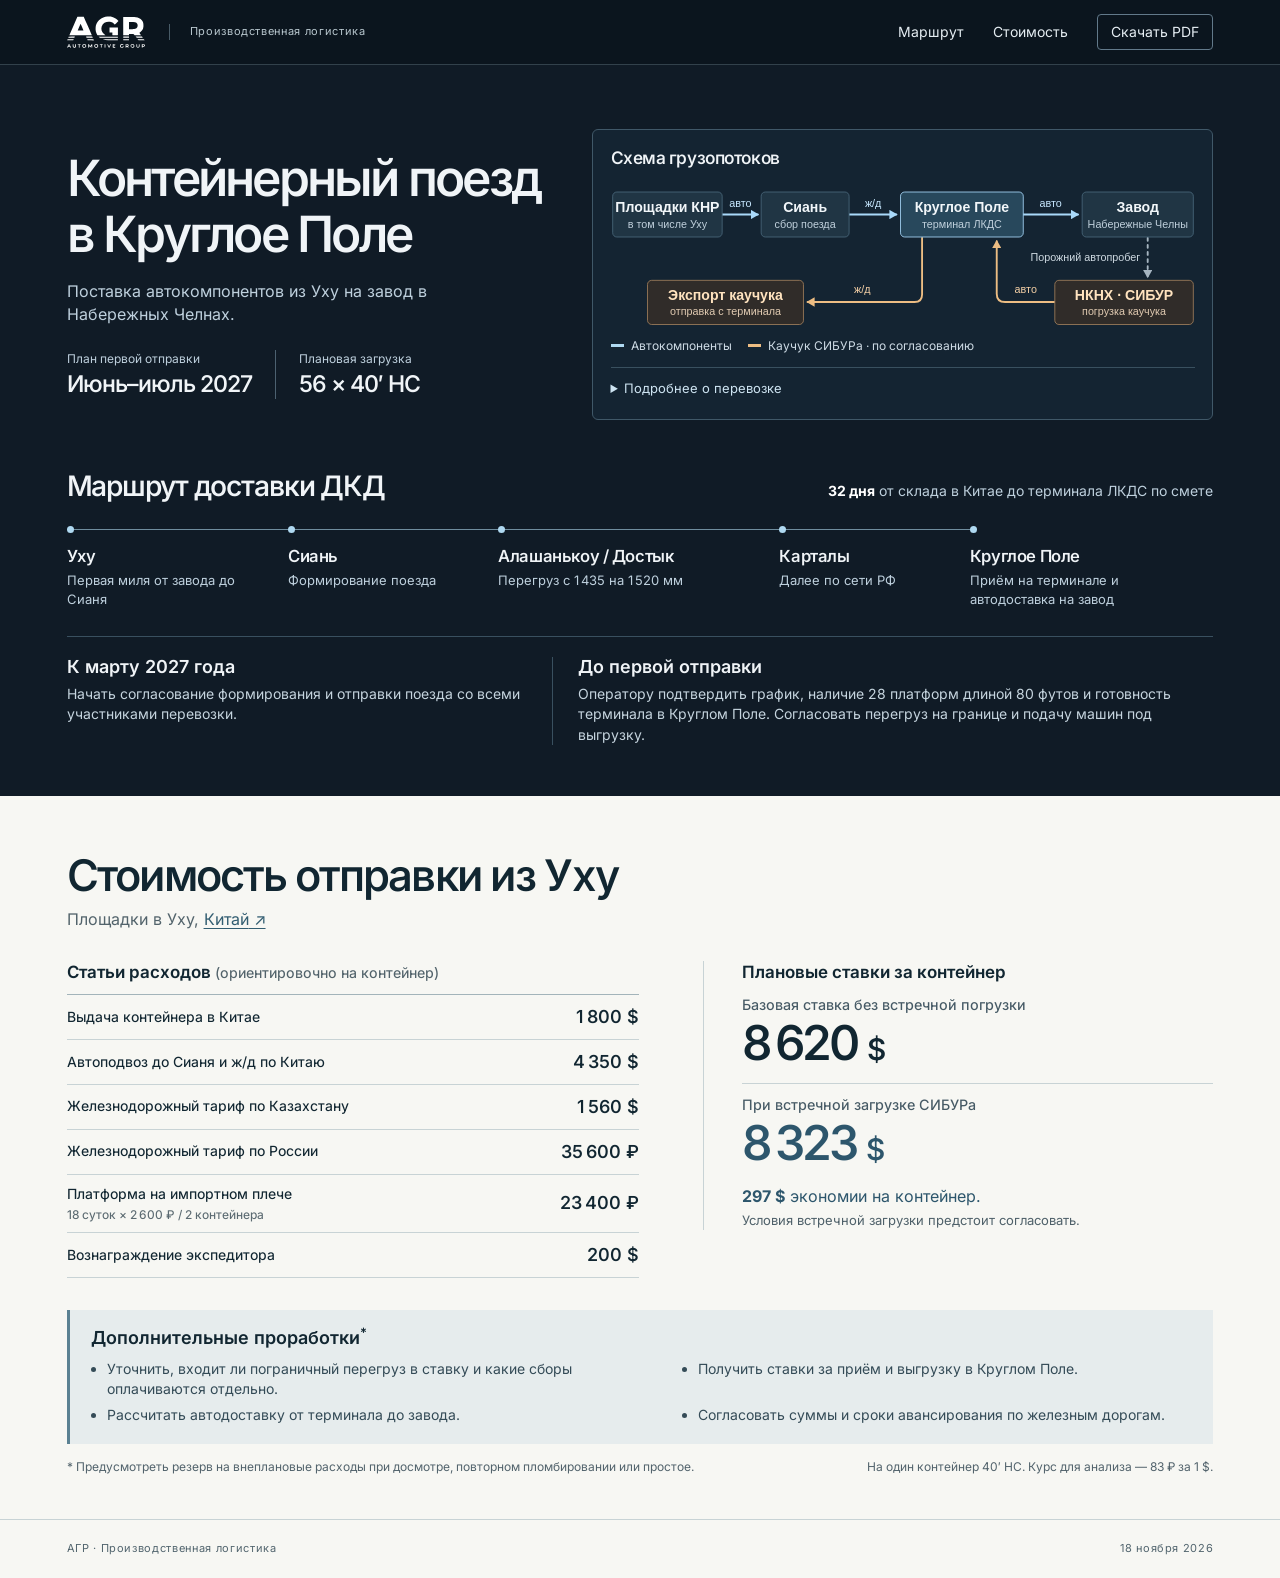
==== site/krugloe-pole/index.html @ 13d78e87 "Add the standalone Wuhu–Krugloe Pole website and downloadable PDF to Pages" ====
<!doctype html>
<html lang="ru">
<head>
  <meta charset="utf-8">
  <meta name="viewport" content="width=device-width, initial-scale=1">
  <meta name="theme-color" content="#101b26">
  <meta name="description" content="Маршрут контейнерного поезда из Уху в Круглое Поле, условия запуска и плановые ставки на перевозку автокомпонентов.">
  <title>Уху — Круглое Поле · Контейнерный поезд</title>
  <link rel="icon" type="image/svg+xml" href="[data-uri]">
  <style>@font-face {font-family:Inter;src:url([data-uri]) format("woff2");font-weight:100 900;font-display:swap}
:root {
  --ink:#112631; --navy:#101b26; --paper:#f7f7f3; --ice:#afd9f1;
  --muted:#bed0dd; --edge:#39505f; --rule:#c8d3d5; --gold:#edbd83;
  font-family:Inter,Arial,sans-serif; color:var(--ink); background:var(--paper);
  font-synthesis:none;
}
* {box-sizing:border-box}
html {scroll-padding-top:80px}
body,h1,h2,h3,h4,p,figure,dl,dd,ol,ul {margin:0}
body {line-height:1.45; -webkit-font-smoothing:antialiased}
h1,h2,h3,h4 {line-height:1.13}
img {display:block;max-width:100%}
a {color:inherit} a:focus-visible,summary:focus-visible {outline:3px solid #5497ce;outline-offset:4px}
.wrap {width:min(1320px,100%);margin:auto;padding-inline:clamp(18px,5.2vw,76px)}
.sr-only,.skip:not(:focus) {position:absolute;width:1px;height:1px;overflow:hidden;clip-path:inset(50%);white-space:nowrap}
.skip:focus {position:fixed;top:8px;left:8px;z-index:8;color:#142331;background:#fff;padding:8px}
.topbar {position:sticky;top:0;z-index:4;background:#0b151e;color:#e5edf2;border-bottom:1px solid #32414b}
.header-inner,.header-inner nav,.footer-inner {display:flex;align-items:center}
.header-inner {min-height:64px;gap:24px}.brand img {width:78px;height:auto}
.brand-note,.site-footer {font-size:11px;letter-spacing:.06em}
.brand-note {color:#b8c7ce;padding-left:20px;border-left:1px solid #485b67}
.header-inner nav {gap:clamp(14px,2.3vw,32px);margin-left:auto;font-size:14px}
.header-inner nav a {padding:11px 0;text-decoration:none}
.header-inner nav a:hover {text-decoration:underline;text-underline-offset:4px}
.header-inner nav .pdf {border:1px solid #62798a;border-radius:4px;padding:7px 13px}
.cover {background:var(--navy);color:#f0f4f7;padding:clamp(36px,5vw,78px) 0 clamp(30px,4vw,58px)}
.hero {display:grid;grid-template-columns:minmax(0,.9fr) minmax(0,1.15fr);align-items:center;gap:clamp(20px,3vw,52px)}
.intro h1 {font-size:clamp(39px,3.9vw,64px);letter-spacing:-.055em;font-weight:560}
.lead {max-width:39ch;font-size:clamp(16px,1.25vw,20px);margin-top:17px;color:var(--muted)}
.launch-figures {display:flex;gap:clamp(14px,1.8vw,30px);margin-top:24px}
.launch-figures>div+div {border-left:1px solid #4c6170;padding-left:clamp(14px,1.8vw,30px)}
.launch-figures dt {font-size:12px;color:var(--muted)}
.launch-figures dd {margin-top:4px;font-size:clamp(21px,1.8vw,30px);font-weight:540;line-height:1.2;letter-spacing:-.042em;white-space:nowrap}
.flow-figure {min-width:0;padding:clamp(14px,1.4vw,23px);background:#142432;border:1px solid #405868;border-radius:6px}
.flow-figure h2 {font-size:clamp(17px,1.35vw,22px);font-weight:550;letter-spacing:-.025em}
.flow-figure picture {display:block;margin-top:15px}
.flow-figure img {width:100%;height:auto}
.flow-legend {display:flex;gap:5px 16px;flex-wrap:wrap;margin-top:10px;font-size:12px;color:#cedbe5}
.flow-legend span {display:inline-flex;align-items:center;gap:7px}
.flow-legend span::before {content:'';width:13px;height:3px;background:var(--ice)}
.flow-legend span+span::before {background:var(--gold)}
.flow-details {border-top:1px solid var(--edge);margin-top:13px;padding-top:8px}
.flow-details summary {width:fit-content;cursor:pointer;color:#cee4f2;font-size:13px;padding:3px 0}
.flow-notes {display:grid;gap:10px;margin-top:10px}
.flow-notes dt {font-weight:620;font-size:14px}.flow-notes dd {margin-top:2px;font-size:13px;color:var(--muted)}
.route-heading {display:flex;align-items:baseline;justify-content:space-between;gap:16px;margin-top:clamp(36px,4vw,60px)}
.route-heading h2,.costs-heading h2 {font-weight:550;letter-spacing:-.04em}
.route-heading h2 {font-size:clamp(23px,2.2vw,34px)}.route-heading p {font-size:14px;color:var(--muted)}
.route-heading strong {color:#fff}
.route {display:grid;grid-template-columns:1fr .95fr 1.27fr .86fr 1.1fr;list-style:none;padding:0;margin:23px 0 27px}
.route li {position:relative;padding:18px 12px 0 0;min-width:0}
.route li::before {content:'';position:absolute;left:0;right:0;top:3px;height:1px;background:#6f8d9e}
.route li:last-child::before {display:none}
.route li::after {content:'';width:7px;height:7px;border-radius:50%;position:absolute;top:0;left:0;background:var(--ice)}
.route strong,.route span {display:block}
.route strong {font-size:clamp(15px,1.3vw,21px);letter-spacing:-.025em;font-weight:570}
.route span {margin-top:3px;color:var(--muted);font-size:13px}
.launch-decisions {display:grid;grid-template-columns:.82fr 1.18fr;gap:26px;border-top:1px solid var(--edge);padding-top:20px}
.launch-decisions>div+div {border-left:1px solid var(--edge);padding-left:25px}
.launch-decisions h3,.open-costs h3 {font-size:clamp(17px,1.4vw,21px);font-weight:600}
.launch-decisions p {margin-top:7px;color:#c5d4de;font-size:clamp(14px,1.04vw,17px)}
.costs {padding:clamp(36px,4.3vw,71px) 0 clamp(26px,3.4vw,48px)}
.costs-heading h2 {font-size:clamp(33px,3.4vw,55px)}
.costs-heading p {color:#52636b;margin-top:8px}.costs-heading a {color:#325d71;text-underline-offset:3px}
.cost-layout {display:grid;grid-template-columns:1.12fr 1fr;gap:clamp(25px,5vw,80px);align-items:start;margin-top:clamp(22px,2.3vw,36px)}
.cost-table {width:100%;border-collapse:collapse;text-align:left}
.cost-table caption,.comparison-title {text-align:left;font-size:clamp(16px,1.32vw,21px);font-weight:620;line-height:1.35}
.cost-table caption {border-bottom:1px solid #a3b4ba;padding-bottom:10px}
.cost-table caption span {font-size:.84em;font-weight:450;color:#52636b}
.cost-table tbody th,.cost-table td {border-bottom:1px solid var(--rule);padding:9px 9px 9px 0;vertical-align:middle}
.cost-table tbody th {font-size:clamp(14px,1.05vw,17px);font-weight:450}
.cost-table th span {display:block;color:#5b6a71;font-size:12px;margin-top:2px}
.cost-table td {text-align:right;padding-right:0;white-space:nowrap;font-size:clamp(17px,1.4vw,23px);font-weight:550}
.comparison {border-left:1px solid var(--rule);padding-left:clamp(24px,3vw,46px)}
.scenario {margin-top:13px}.scenario+.scenario {padding-top:13px;border-top:1px solid var(--rule)}
.scenario h4 {font-size:clamp(14px,1.12vw,18px);font-weight:470;color:#465a65}
.rate {font-size:clamp(41px,3.75vw,62px);font-weight:550;letter-spacing:-.055em;line-height:1.12;margin-top:3px}
.rate span {font-size:.62em;letter-spacing:0}.alternative .rate,.saving {color:#2d566c}
.saving {margin-top:15px;font-size:16px}.condition {margin-top:3px;color:#4e6069;font-size:13px}
.open-costs {margin-top:clamp(26px,2.5vw,40px);border-left:3px solid #5b8192;background:#e6eced;padding:16px 21px 19px}
.open-costs sup {font-size:.72em}
.open-costs ul {padding-left:16px;margin-top:10px;display:grid;grid-template-columns:1.12fr 1fr;gap:6px 38px}
.open-costs li {color:#344b57;font-size:14px}
.cost-footnotes {display:flex;justify-content:space-between;gap:7px 24px;margin-top:14px;color:#52636c;font-size:12px}
.cost-footnotes p:last-child {flex-shrink:0}
.site-footer {border-top:1px solid var(--rule);color:#52656e}
.footer-inner {justify-content:space-between;gap:14px;min-height:58px}
@media(max-width:920px) {
  .hero {grid-template-columns:1fr}
  .intro {max-width:660px}
  .flow-figure {max-width:780px}
  .route-heading {align-items:start;flex-direction:column;gap:4px}
  .cost-footnotes {display:grid}
}
@media(max-width:680px) {
  html {scroll-padding-top:65px}
  .header-inner {min-height:54px;gap:10px}.brand img {width:52px}.brand-note {display:none}
  .header-inner nav {gap:13px;font-size:12px}.header-inner nav .pdf {padding:7px 9px}
  .intro h1 {font-size:clamp(34px,7.8vw,48px)}.launch-figures {margin-top:18px}
  .flow-figure {padding:14px}.flow-legend {font-size:11px}
  .route {display:block;margin:18px 0 7px}.route li {display:grid;grid-template-columns:1fr 1.17fr;gap:9px;align-items:baseline;padding:0 0 13px 17px}
  .route li::before {top:7px;bottom:-7px;left:3px;right:auto;width:1px;height:auto}.route li::after {top:6px}.route span {margin:0}
  .launch-decisions,.cost-layout,.open-costs ul {grid-template-columns:1fr}
  .launch-decisions {gap:15px}.launch-decisions>div+div {padding:0;border:0}
  .cost-layout {gap:21px}.comparison {grid-row:1;padding:0;border:0}
  .open-costs {padding:15px 17px}.open-costs ul {gap:7px}
  .footer-inner {font-size:10px;letter-spacing:0}
}
@media(max-width:360px) {
  .wrap {padding-inline:14px}.header-inner nav {gap:9px}.launch-figures dd {font-size:19px}
}
@media print {
  .topbar,.skip,.flow-details,.site-footer {display:none}
  .cover,.costs {padding:18px 0}.wrap {padding-inline:12px}
  .hero {grid-template-columns:.9fr 1.15fr}.route-heading {margin-top:20px}
  .cover,.flow-figure,.open-costs {print-color-adjust:exact}
  .costs {break-before:page}.route,.cost-table,.comparison,.open-costs {break-inside:avoid}
}
</style>
</head>
<body>
  <a class="skip" href="#main">К содержанию</a>
  <header class="topbar">
    <div class="wrap header-inner">
      <a class="brand" href="#main" aria-label="АГР, к началу страницы"><img src="[data-uri]" width="82" height="39" alt="AGR Automotive Group"></a>
      <span class="brand-note">Производственная логистика</span>
      <nav aria-label="Разделы страницы"><a href="#route">Маршрут</a><a href="#costs">Стоимость</a><a class="pdf" href="./AGR_Krugloe_Pole_56.pdf" download>Скачать PDF</a></nav>
    </div>
  </header>
  <main id="main">
    <section class="cover" aria-labelledby="launch-title">
      <div class="wrap">
        <div class="hero"><div class="intro">
            <h1 id="launch-title">Контейнерный поезд<br>в Круглое Поле</h1>
            <p class="lead">Поставка автокомпонентов из Уху на завод в Набережных Челнах.</p>
            <dl class="launch-figures">
              <div><dt>План первой отправки</dt><dd>Июнь–июль 2027</dd></div>
              <div><dt>Плановая загрузка</dt><dd>56 × 40′ HC</dd></div>
            </dl>
          </div> <figure class="flow-figure">
            <figcaption>
              <h2>Схема грузопотоков</h2>
              </figcaption>
            <picture>
              <source media="(max-width: 540px)" srcset="[data-uri]" width="326" height="282">
              <img src="[data-uri]" width="704" height="174" alt="Автокомпоненты идут через Сиань и Круглое Поле на завод в Челнах. Встречный рейс по согласованию: порожний автопробег на НКНХ, загрузка каучука СИБУРа, возврат на терминал и отправка на экспорт по железной дороге.">
            </source></picture>
            <div class="flow-legend"><span>Автокомпоненты</span><span>Каучук СИБУРа · по согласованию</span></div>
          <details class="flow-details"><summary>Подробнее о перевозке</summary><dl class="flow-notes">
      <div><dt>Поставка автокомпонентов</dt><dd>Автомобили доставляют груз из Уху в Сиань. Поезд следует через Алашанькоу, Достык и Карталы в Круглое Поле. От терминала автокомпоненты везут на завод в Набережных Челнах. В смете также есть площадки отправления в Циндао, Аньцине и Чаншу.</dd></div>
      <div><dt>Встречная загрузка</dt><dd>После выгрузки машина идёт порожняком на НКНХ. Там загружают каучук СИБУРа и везут его на терминал в Круглом Поле для отправки на экспорт по железной дороге. Груз, график и условия оплаты предстоит согласовать.</dd></div>
    </dl>
  </details></figure></div>
        <div class="route-heading" id="route"><h2>Маршрут доставки ДКД</h2><p><strong>32 дня</strong> от склада в Китае до терминала ЛКДС по смете</p></div>
        <ol class="route" aria-label="Пункты маршрута в порядке следования">
          <li><strong>Уху</strong><span>Первая миля от завода до Сианя</span></li>
          <li><strong>Сиань</strong><span>Формирование поезда</span></li>
          <li><strong>Алашанькоу / Достык</strong><span>Перегруз с 1 435 на 1 520 мм</span></li>
          <li><strong>Карталы</strong><span>Далее по сети РФ</span></li>
          <li><strong>Круглое Поле</strong><span>Приём на терминале и автодоставка на завод</span></li>
        </ol>
        <div class="launch-decisions">
          <div><h3>К марту 2027 года</h3><p>Начать согласование формирования и отправки поезда со всеми участниками перевозки.</p></div>
          <div><h3>До первой отправки</h3><p>Оператору подтвердить график, наличие 28 платформ длиной 80 футов и готовность терминала в Круглом Поле. Согласовать перегруз на границе и подачу машин под выгрузку.</p></div>
        </div>
      </div>
    </section>
    <section class="costs" id="costs" aria-labelledby="costs-title">
      <div class="wrap">
        <div class="costs-heading"><h2 id="costs-title">Стоимость отправки из Уху</h2><p>Площадки в Уху, <a href="https://www.google.com/maps/search/?api=1&amp;query=Wuhu%2C+Anhui%2C+China" target="_blank" rel="noopener noreferrer" aria-label="Уху, Китай — открыть карту в новой вкладке">Китай<span aria-hidden="true"> ↗</span></a></p></div>
        <div class="cost-layout"><table class="cost-table">
            <caption>Статьи расходов <span>(ориентировочно на контейнер)</span></caption>
            <thead class="sr-only"><tr><th scope="col">Статья расходов</th><th scope="col">Сумма</th></tr></thead>
            <tbody>
              <tr><th scope="row">Выдача контейнера в Китае</th><td>1 800 $</td></tr>
              <tr><th scope="row">Автоподвоз до Сианя и ж/д по Китаю</th><td>4 350 $</td></tr>
              <tr><th scope="row">Железнодорожный тариф по Казахстану</th><td>1 560 $</td></tr>
              <tr><th scope="row">Железнодорожный тариф по России</th><td>35 600 ₽</td></tr>
              <tr><th scope="row">Платформа на импортном плече <span>18 суток × 2 600 ₽ / 2 контейнера</span></th><td>23 400 ₽</td></tr>
              <tr><th scope="row">Вознаграждение экспедитора</th><td>200 $</td></tr>
            </tbody>
          </table> <div class="comparison">
            <h3 class="comparison-title">Плановые ставки за контейнер</h3>
            <div class="scenario"><h4>Базовая ставка без встречной погрузки</h4><div class="rate">8 620 <span>$</span></div></div>
            <div class="scenario alternative"><h4>При встречной загрузке СИБУРа</h4><div class="rate">8 323 <span>$</span></div></div>
            <p class="saving"><strong>297 $</strong> экономии на контейнер.</p>
            <p class="condition">Условия встречной загрузки предстоит согласовать.</p>
          </div></div>
        <aside class="open-costs" aria-labelledby="open-costs-title">
          <h3 id="open-costs-title">Дополнительные проработки<sup>*</sup></h3>
          <ul>
            <li>Уточнить, входит ли пограничный перегруз в ставку и какие сборы оплачиваются отдельно.</li>
            <li>Получить ставки за приём и выгрузку в Круглом Поле.</li>
            <li>Рассчитать автодоставку от терминала до завода.</li>
            <li>Согласовать суммы и сроки авансирования по железным дорогам.</li>
          </ul>
        </aside>
        <footer class="cost-footnotes">
          <p>* Предусмотреть резерв на внеплановые расходы при досмотре, повторном пломбировании или простое.</p>
          <p>На один контейнер 40′ HC. Курс для анализа — 83 ₽ за 1 $.</p>
        </footer>
      </div>
    </section>
  </main>
  <footer class="site-footer"><div class="wrap footer-inner"><span>АГР · Производственная логистика</span><time datetime="2026-11-18">18 ноября 2026</time></div></footer>
</body>
</html>
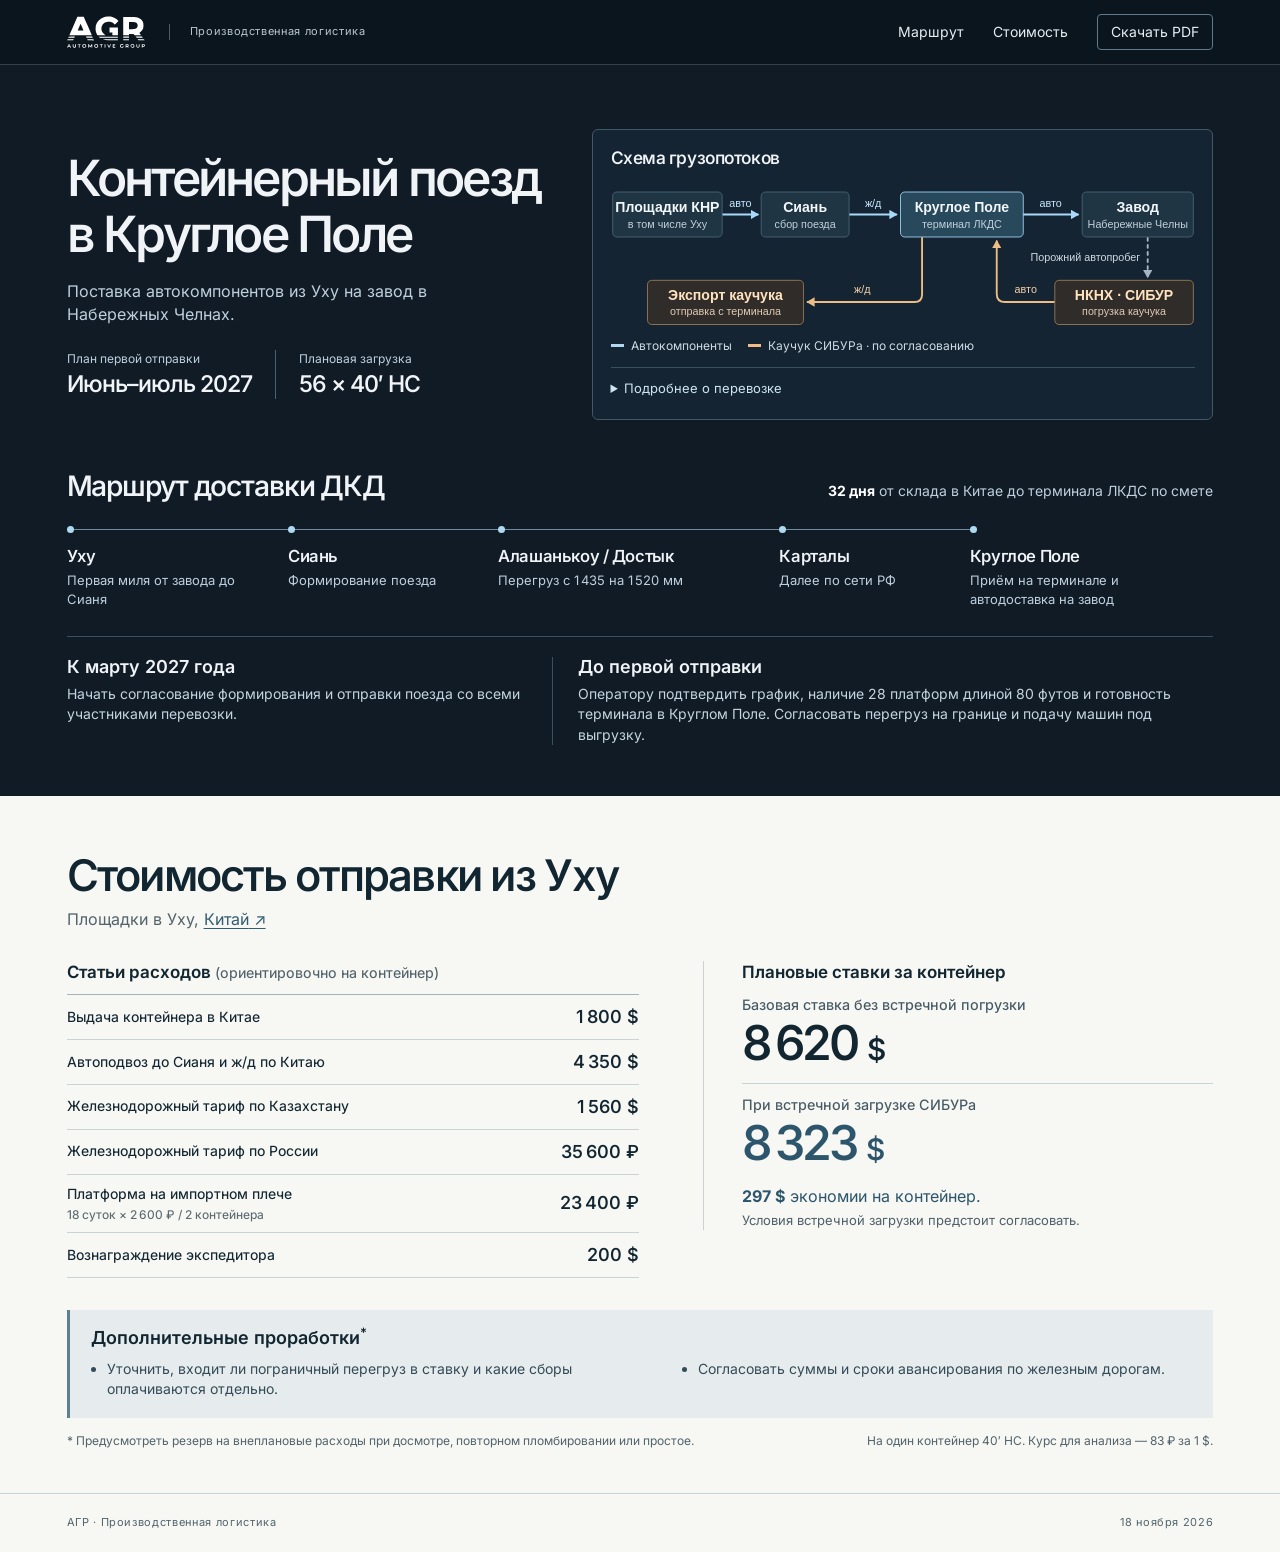
==== commit 14066879: "Оставить два пункта на слайде о расходах в Круглое Поле" ====
--- a/site/krugloe-pole/index.html
+++ b/site/krugloe-pole/index.html
@@ -200,8 +200,6 @@
           <h3 id="open-costs-title">Дополнительные проработки<sup>*</sup></h3>
           <ul>
             <li>Уточнить, входит ли пограничный перегруз в ставку и какие сборы оплачиваются отдельно.</li>
-            <li>Получить ставки за приём и выгрузку в Круглом Поле.</li>
-            <li>Рассчитать автодоставку от терминала до завода.</li>
             <li>Согласовать суммы и сроки авансирования по железным дорогам.</li>
           </ul>
         </aside>
